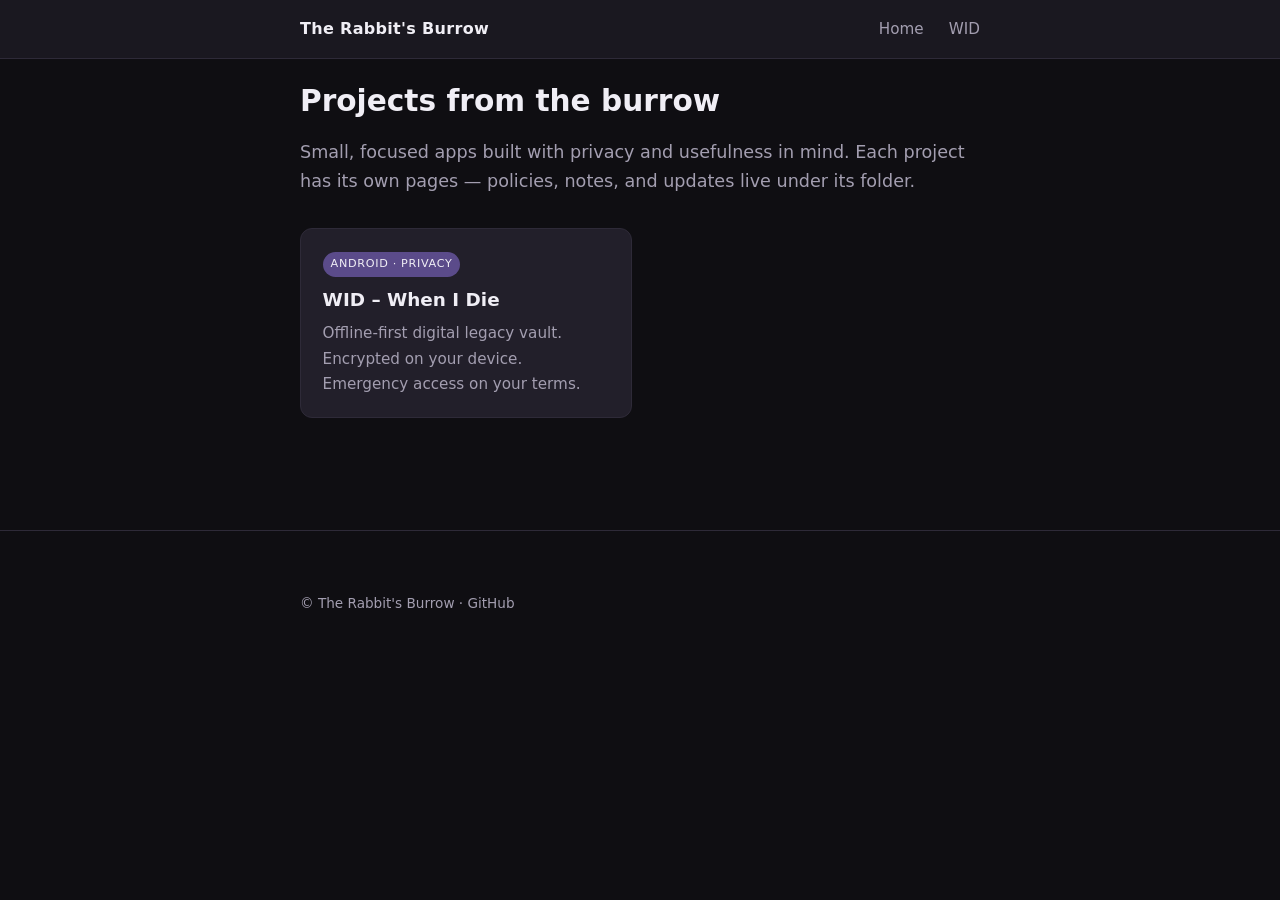
==== index.html @ 54e0cf72 "Initial Push" ====
<!DOCTYPE html>
<html lang="en">
<head>
  <meta charset="utf-8" />
  <meta name="viewport" content="width=device-width, initial-scale=1" />
  <title>The Rabbit's Burrow</title>
  <meta name="description" content="Home of projects from The Rabbit's Burrow — including WID, a private offline digital legacy vault for Android." />
  <link rel="stylesheet" href="css/style.css" />
</head>
<body>
  <header class="site">
    <div class="wrap">
      <a class="brand" href="./">The Rabbit's Burrow</a>
      <nav>
        <a href="./">Home</a>
        <a href="wid/">WID</a>
      </nav>
    </div>
  </header>

  <main class="wrap">
    <h1>Projects from the burrow</h1>
    <p class="lead">
      Small, focused apps built with privacy and usefulness in mind.
      Each project has its own pages — policies, notes, and updates live under its folder.
    </p>

    <div class="card-grid">
      <a class="card" href="wid/">
        <span class="badge">Android · Privacy</span>
        <h2>WID – When I Die</h2>
        <p>Offline-first digital legacy vault. Encrypted on your device. Emergency access on your terms.</p>
      </a>

      <!-- Add new project cards here as you ship them
      <a class="card" href="your-project/">
        <span class="badge">Category</span>
        <h2>Project name</h2>
        <p>Short description.</p>
      </a>
      -->
    </div>
  </main>

  <footer class="site">
    <div class="wrap">
      <p>© The Rabbit's Burrow · <a href="https://github.com/TheRabbitsBurrow">GitHub</a></p>
    </div>
  </footer>
</body>
</html>
---- css/style.css ----
/* The Rabbit's Burrow – shared site styles */
:root {
  --bg: #0f0e12;
  --bg-elevated: #1a1820;
  --surface: #221f2a;
  --text: #f0eef5;
  --text-muted: #a39eb0;
  --accent: #9b8fd9;
  --accent-soft: #5b4b8a;
  --border: #2e2a38;
  --link: #c4b5fd;
  --max: 720px;
  --font: "Segoe UI", system-ui, -apple-system, sans-serif;
}

* {
  box-sizing: border-box;
}

html {
  scroll-behavior: smooth;
}

body {
  margin: 0;
  min-height: 100vh;
  font-family: var(--font);
  background: var(--bg);
  color: var(--text);
  line-height: 1.65;
}

a {
  color: var(--link);
  text-decoration: none;
}

a:hover {
  text-decoration: underline;
}

.wrap {
  max-width: var(--max);
  margin: 0 auto;
  padding: 1.5rem 1.25rem 4rem;
}

header.site {
  border-bottom: 1px solid var(--border);
  background: var(--bg-elevated);
}

header.site .wrap {
  display: flex;
  align-items: center;
  justify-content: space-between;
  padding-top: 1rem;
  padding-bottom: 1rem;
}

.brand {
  font-weight: 700;
  letter-spacing: 0.02em;
  color: var(--text);
  text-decoration: none;
}

.brand:hover {
  text-decoration: none;
  color: var(--accent);
}

nav a {
  margin-left: 1.25rem;
  font-size: 0.95rem;
  color: var(--text-muted);
}

nav a:hover {
  color: var(--text);
}

h1 {
  font-size: 1.85rem;
  font-weight: 700;
  line-height: 1.25;
  margin: 0 0 0.75rem;
}

h2 {
  font-size: 1.25rem;
  margin: 2rem 0 0.75rem;
  color: var(--text);
}

h3 {
  font-size: 1.05rem;
  margin: 1.5rem 0 0.5rem;
  color: var(--text);
}

p, li {
  color: var(--text-muted);
}

p strong, li strong {
  color: var(--text);
}

.lead {
  font-size: 1.1rem;
  color: var(--text-muted);
  margin-bottom: 2rem;
}

.card-grid {
  display: grid;
  gap: 1rem;
  margin-top: 2rem;
}

@media (min-width: 560px) {
  .card-grid {
    grid-template-columns: 1fr 1fr;
  }
}

.card {
  display: block;
  background: var(--surface);
  border: 1px solid var(--border);
  border-radius: 12px;
  padding: 1.25rem 1.35rem;
  color: inherit;
  text-decoration: none;
  transition: border-color 0.15s ease, transform 0.15s ease;
}

.card:hover {
  border-color: var(--accent-soft);
  text-decoration: none;
  transform: translateY(-2px);
}

.card h2 {
  margin: 0 0 0.4rem;
  font-size: 1.15rem;
  color: var(--text);
}

.card p {
  margin: 0;
  font-size: 0.95rem;
}

.badge {
  display: inline-block;
  font-size: 0.7rem;
  text-transform: uppercase;
  letter-spacing: 0.06em;
  padding: 0.2rem 0.5rem;
  border-radius: 999px;
  background: var(--accent-soft);
  color: var(--text);
  margin-bottom: 0.5rem;
}

.hero-logo {
  width: 96px;
  height: 96px;
  object-fit: contain;
  margin-bottom: 1rem;
}

.meta {
  font-size: 0.9rem;
  color: var(--text-muted);
  margin-bottom: 1.5rem;
}

.note {
  background: var(--surface);
  border-left: 3px solid var(--accent);
  padding: 0.85rem 1rem;
  margin: 1.25rem 0;
  border-radius: 0 8px 8px 0;
  font-size: 0.95rem;
}

table {
  width: 100%;
  border-collapse: collapse;
  font-size: 0.95rem;
  margin: 1rem 0 1.5rem;
}

th, td {
  text-align: left;
  padding: 0.65rem 0.75rem;
  border-bottom: 1px solid var(--border);
  vertical-align: top;
}

th {
  color: var(--text);
  font-weight: 600;
}

td {
  color: var(--text-muted);
}

ul, ol {
  padding-left: 1.25rem;
}

footer.site {
  border-top: 1px solid var(--border);
  margin-top: 3rem;
  padding: 1.5rem 0;
  font-size: 0.85rem;
  color: var(--text-muted);
}

footer.site a {
  color: var(--text-muted);
}

.breadcrumb {
  font-size: 0.85rem;
  margin-bottom: 1.25rem;
  color: var(--text-muted);
}

.breadcrumb a {
  color: var(--text-muted);
}
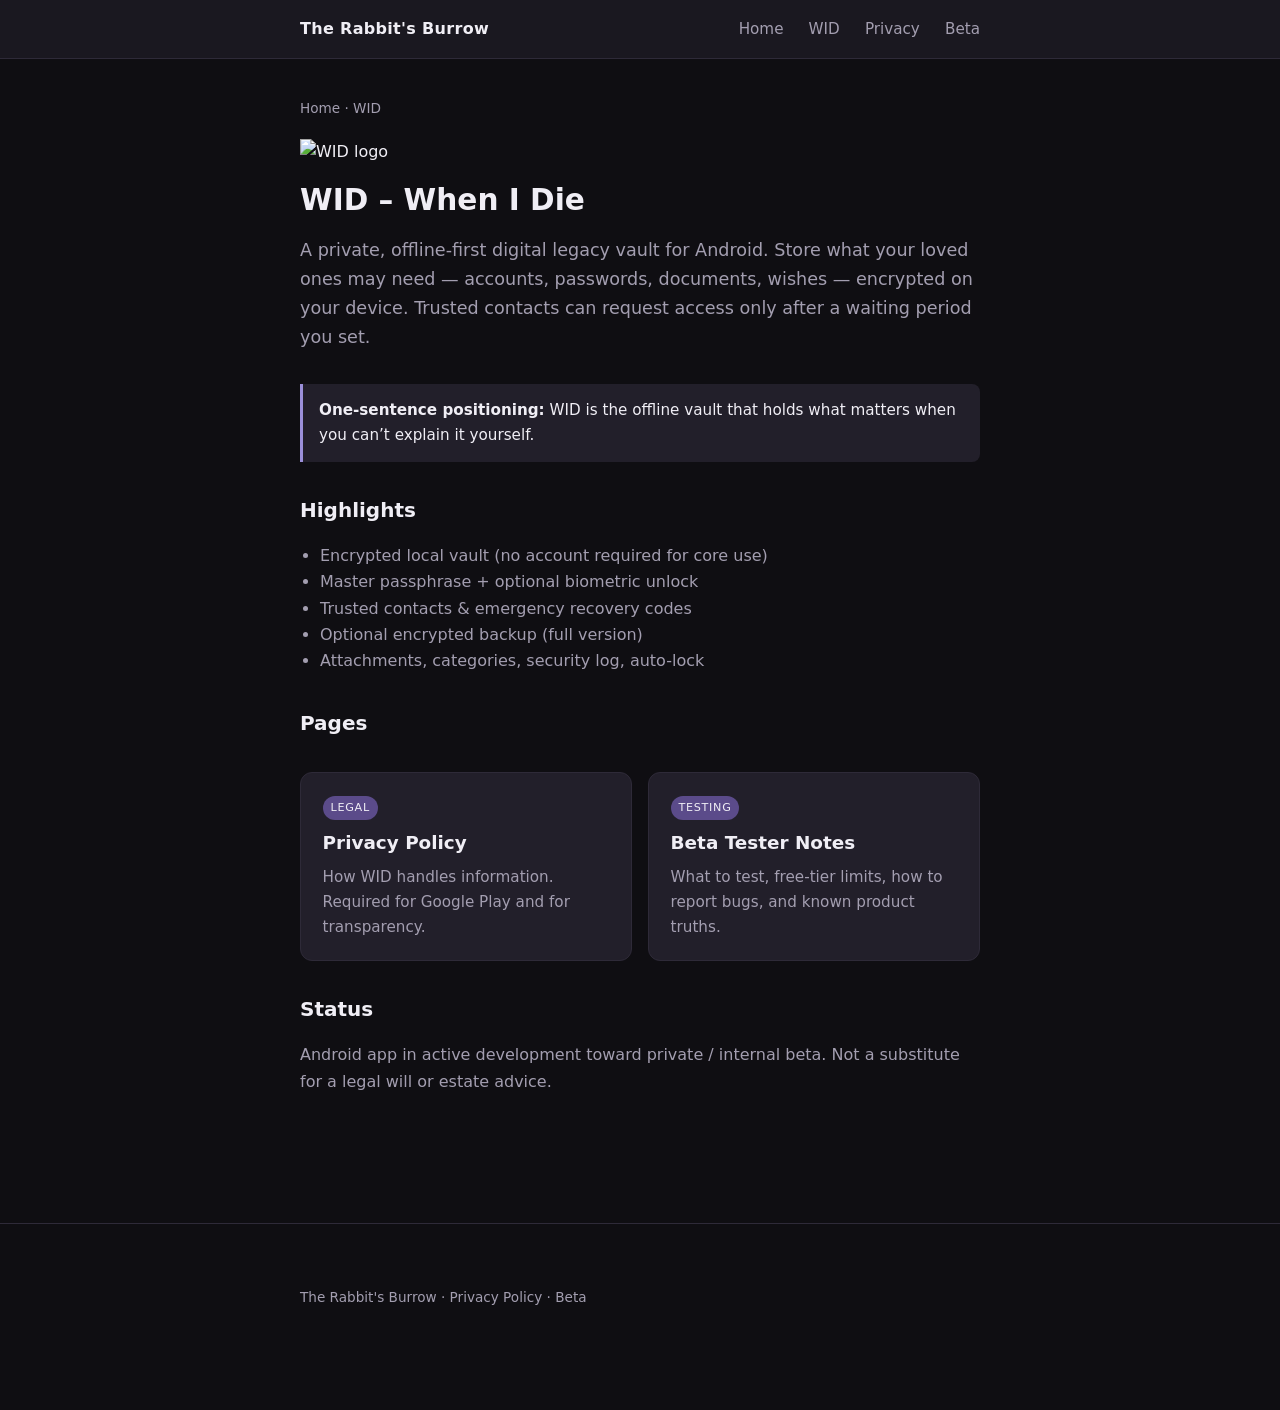
==== commit 332537a0: "Added beta notes" ====
--- a/index.html
+++ b/index.html
@@ -3,48 +3,74 @@
 <head>
   <meta charset="utf-8" />
   <meta name="viewport" content="width=device-width, initial-scale=1" />
-  <title>The Rabbit's Burrow</title>
-  <meta name="description" content="Home of projects from The Rabbit's Burrow — including WID, a private offline digital legacy vault for Android." />
-  <link rel="stylesheet" href="css/style.css" />
+  <title>WID – When I Die</title>
+  <meta name="description" content="WID is a private, offline-first digital legacy vault for Android." />
+  <link rel="stylesheet" href="../css/style.css" />
 </head>
 <body>
   <header class="site">
     <div class="wrap">
-      <a class="brand" href="./">The Rabbit's Burrow</a>
+      <a class="brand" href="../">The Rabbit's Burrow</a>
       <nav>
-        <a href="./">Home</a>
-        <a href="wid/">WID</a>
+        <a href="../">Home</a>
+        <a href="./">WID</a>
+        <a href="privacy.html">Privacy</a>
+        <a href="beta.html">Beta</a>
       </nav>
     </div>
   </header>
 
   <main class="wrap">
-    <h1>Projects from the burrow</h1>
+    <p class="breadcrumb"><a href="../">Home</a> · WID</p>
+
+    <img class="hero-logo" src="logo.png" alt="WID logo" width="96" height="96" />
+
+    <h1>WID – When I Die</h1>
     <p class="lead">
-      Small, focused apps built with privacy and usefulness in mind.
-      Each project has its own pages — policies, notes, and updates live under its folder.
+      A private, offline-first digital legacy vault for Android.
+      Store what your loved ones may need — accounts, passwords, documents, wishes —
+      encrypted on your device. Trusted contacts can request access only after a waiting period you set.
     </p>
 
+    <div class="note">
+      <strong>One-sentence positioning:</strong>
+      WID is the offline vault that holds what matters when you can’t explain it yourself.
+    </div>
+
+    <h2>Highlights</h2>
+    <ul>
+      <li>Encrypted local vault (no account required for core use)</li>
+      <li>Master passphrase + optional biometric unlock</li>
+      <li>Trusted contacts &amp; emergency recovery codes</li>
+      <li>Optional encrypted backup (full version)</li>
+      <li>Attachments, categories, security log, auto-lock</li>
+    </ul>
+
+    <h2>Pages</h2>
     <div class="card-grid">
-      <a class="card" href="wid/">
-        <span class="badge">Android · Privacy</span>
-        <h2>WID – When I Die</h2>
-        <p>Offline-first digital legacy vault. Encrypted on your device. Emergency access on your terms.</p>
+      <a class="card" href="privacy.html">
+        <span class="badge">Legal</span>
+        <h2>Privacy Policy</h2>
+        <p>How WID handles information. Required for Google Play and for transparency.</p>
       </a>
+      <a class="card" href="beta.html">
+        <span class="badge">Testing</span>
+        <h2>Beta Tester Notes</h2>
+        <p>What to test, free-tier limits, how to report bugs, and known product truths.</p>
+      </a>
+    </div>
 
-      <!-- Add new project cards here as you ship them
-      <a class="card" href="your-project/">
-        <span class="badge">Category</span>
-        <h2>Project name</h2>
-        <p>Short description.</p>
-      </a>
-      -->
-    </div>
+    <h2>Status</h2>
+    <p>Android app in active development toward private / internal beta. Not a substitute for a legal will or estate advice.</p>
   </main>
 
   <footer class="site">
     <div class="wrap">
-      <p>© The Rabbit's Burrow · <a href="https://github.com/TheRabbitsBurrow">GitHub</a></p>
+      <p>
+        <a href="../">The Rabbit's Burrow</a> ·
+        <a href="privacy.html">Privacy Policy</a> ·
+        <a href="beta.html">Beta</a>
+      </p>
     </div>
   </footer>
 </body>
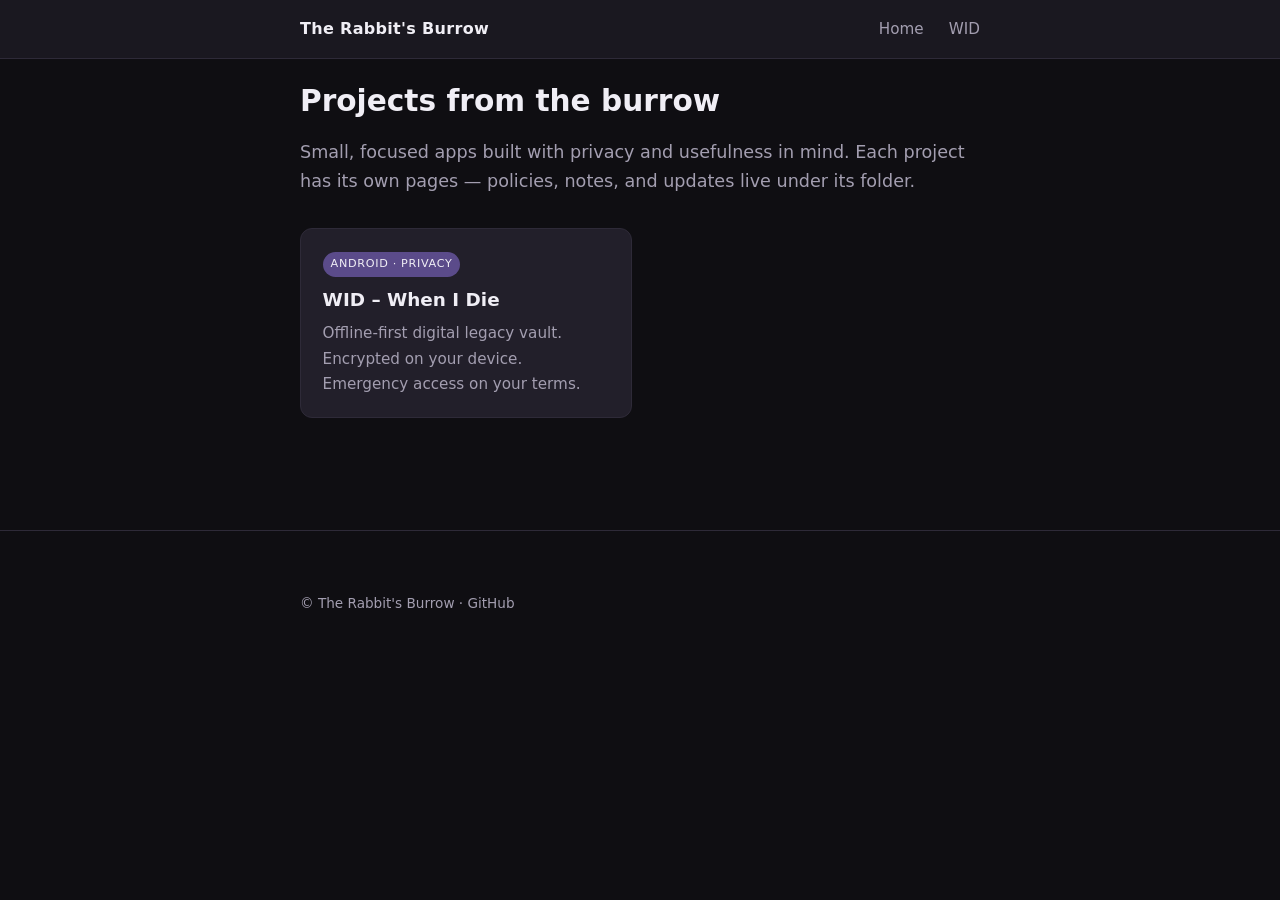
==== commit 694c79fd: "Add files via upload" ====
--- a/index.html
+++ b/index.html
@@ -3,74 +3,48 @@
 <head>
   <meta charset="utf-8" />
   <meta name="viewport" content="width=device-width, initial-scale=1" />
-  <title>WID – When I Die</title>
-  <meta name="description" content="WID is a private, offline-first digital legacy vault for Android." />
-  <link rel="stylesheet" href="../css/style.css" />
+  <title>The Rabbit's Burrow</title>
+  <meta name="description" content="Home of projects from The Rabbit's Burrow — including WID, a private offline digital legacy vault for Android." />
+  <link rel="stylesheet" href="css/style.css" />
 </head>
 <body>
   <header class="site">
     <div class="wrap">
-      <a class="brand" href="../">The Rabbit's Burrow</a>
+      <a class="brand" href="./">The Rabbit's Burrow</a>
       <nav>
-        <a href="../">Home</a>
-        <a href="./">WID</a>
-        <a href="privacy.html">Privacy</a>
-        <a href="beta.html">Beta</a>
+        <a href="./">Home</a>
+        <a href="wid/">WID</a>
       </nav>
     </div>
   </header>
 
   <main class="wrap">
-    <p class="breadcrumb"><a href="../">Home</a> · WID</p>
-
-    <img class="hero-logo" src="logo.png" alt="WID logo" width="96" height="96" />
-
-    <h1>WID – When I Die</h1>
+    <h1>Projects from the burrow</h1>
     <p class="lead">
-      A private, offline-first digital legacy vault for Android.
-      Store what your loved ones may need — accounts, passwords, documents, wishes —
-      encrypted on your device. Trusted contacts can request access only after a waiting period you set.
+      Small, focused apps built with privacy and usefulness in mind.
+      Each project has its own pages — policies, notes, and updates live under its folder.
     </p>
 
-    <div class="note">
-      <strong>One-sentence positioning:</strong>
-      WID is the offline vault that holds what matters when you can’t explain it yourself.
+    <div class="card-grid">
+      <a class="card" href="wid/">
+        <span class="badge">Android · Privacy</span>
+        <h2>WID – When I Die</h2>
+        <p>Offline-first digital legacy vault. Encrypted on your device. Emergency access on your terms.</p>
+      </a>
+
+      <!-- Add new project cards here as you ship them
+      <a class="card" href="your-project/">
+        <span class="badge">Category</span>
+        <h2>Project name</h2>
+        <p>Short description.</p>
+      </a>
+      -->
     </div>
-
-    <h2>Highlights</h2>
-    <ul>
-      <li>Encrypted local vault (no account required for core use)</li>
-      <li>Master passphrase + optional biometric unlock</li>
-      <li>Trusted contacts &amp; emergency recovery codes</li>
-      <li>Optional encrypted backup (full version)</li>
-      <li>Attachments, categories, security log, auto-lock</li>
-    </ul>
-
-    <h2>Pages</h2>
-    <div class="card-grid">
-      <a class="card" href="privacy.html">
-        <span class="badge">Legal</span>
-        <h2>Privacy Policy</h2>
-        <p>How WID handles information. Required for Google Play and for transparency.</p>
-      </a>
-      <a class="card" href="beta.html">
-        <span class="badge">Testing</span>
-        <h2>Beta Tester Notes</h2>
-        <p>What to test, free-tier limits, how to report bugs, and known product truths.</p>
-      </a>
-    </div>
-
-    <h2>Status</h2>
-    <p>Android app in active development toward private / internal beta. Not a substitute for a legal will or estate advice.</p>
   </main>
 
   <footer class="site">
     <div class="wrap">
-      <p>
-        <a href="../">The Rabbit's Burrow</a> ·
-        <a href="privacy.html">Privacy Policy</a> ·
-        <a href="beta.html">Beta</a>
-      </p>
+      <p>© The Rabbit's Burrow · <a href="https://github.com/TheRabbitsBurrow">GitHub</a></p>
     </div>
   </footer>
 </body>
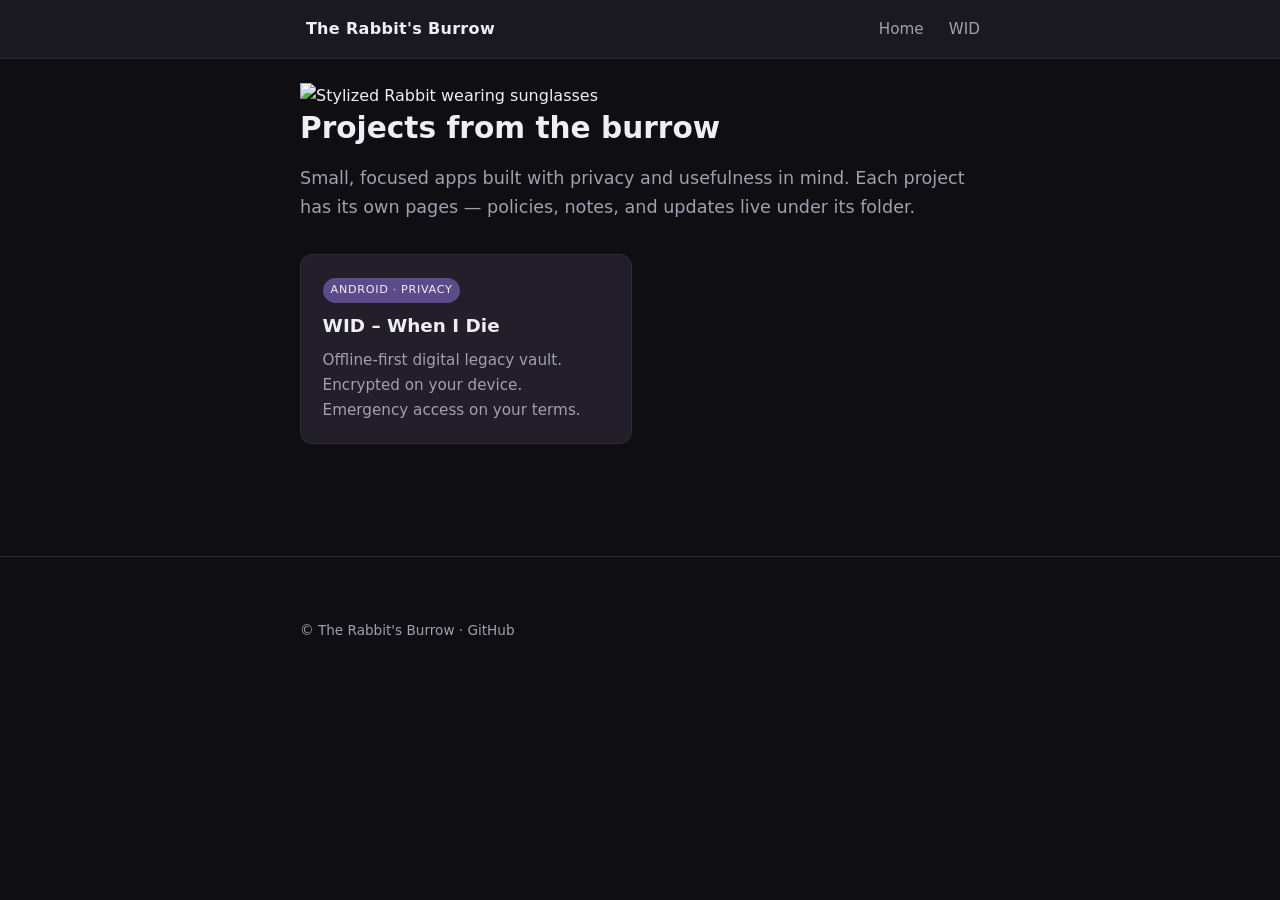
==== commit c6356ac3: "Added main logo" ====
--- a/index.html
+++ b/index.html
@@ -10,7 +10,10 @@
 <body>
   <header class="site">
     <div class="wrap">
-      <a class="brand" href="./">The Rabbit's Burrow</a>
+      <a class="brand" href="./">
+        <img src="res/logo.png" alt="" />
+        <span>The Rabbit's Burrow</span>
+      </a>
       <nav>
         <a href="./">Home</a>
         <a href="wid/">WID</a>
@@ -19,6 +22,10 @@
   </header>
 
   <main class="wrap">
+    <section class="site-banner" aria-label="The Rabbit's Burrow">
+      <img src="res/banner.jpg" alt="Stylized Rabbit wearing sunglasses" />
+    </section>
+
     <h1>Projects from the burrow</h1>
     <p class="lead">
       Small, focused apps built with privacy and usefulness in mind.
--- a/css/style.css
+++ b/css/style.css
@@ -235,3 +235,58 @@
 .breadcrumb a {
   color: var(--text-muted);
 }
+
+
+/* Screenshot grid on beta notes */
+.shot-grid {
+  display: grid;
+  gap: 1.25rem;
+  margin: 1.25rem 0 2rem;
+}
+
+@media (min-width: 560px) {
+  .shot-grid {
+    grid-template-columns: 1fr 1fr;
+  }
+}
+
+.shot {
+  margin: 0;
+  background: var(--surface);
+  border: 1px solid var(--border);
+  border-radius: 12px;
+  overflow: hidden;
+}
+
+.shot img {
+  display: block;
+  width: 100%;
+  height: auto;
+  max-height: 420px;
+  object-fit: contain;
+  background: #0a090c;
+}
+
+.shot figcaption {
+  padding: 0.75rem 1rem 1rem;
+  font-size: 0.9rem;
+  color: var(--text-muted);
+}
+
+.shot figcaption strong {
+  color: var(--text);
+}
+
+.shot.missing img {
+  display: none;
+}
+
+.shot.missing::before {
+  content: "Screenshot pending — add file under wid/screenshots/";
+  display: block;
+  padding: 2.5rem 1rem;
+  text-align: center;
+  font-size: 0.85rem;
+  color: var(--text-muted);
+  background: #0a090c;
+}
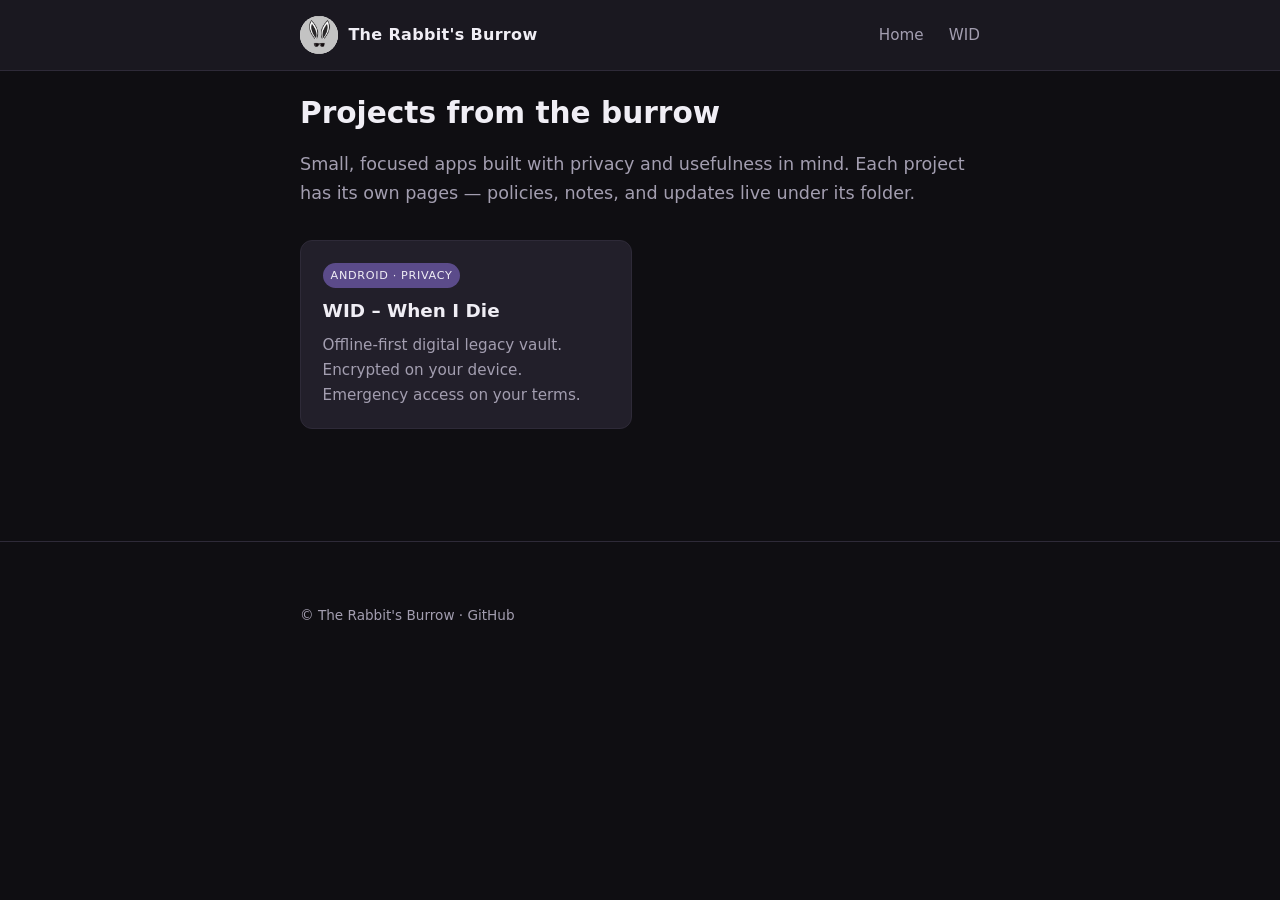
==== commit d8032186: "Styling updates" ====
--- a/index.html
+++ b/index.html
@@ -22,10 +22,6 @@
   </header>
 
   <main class="wrap">
-    <section class="site-banner" aria-label="The Rabbit's Burrow">
-      <img src="res/banner.jpg" alt="Stylized Rabbit wearing sunglasses" />
-    </section>
-
     <h1>Projects from the burrow</h1>
     <p class="lead">
       Small, focused apps built with privacy and usefulness in mind.
--- a/css/style.css
+++ b/css/style.css
@@ -59,10 +59,21 @@
 }
 
 .brand {
+  display: inline-flex;
+  align-items: center;
+  gap: 0.65rem;
   font-weight: 700;
   letter-spacing: 0.02em;
   color: var(--text);
   text-decoration: none;
+}
+
+.brand img {
+  width: 38px;
+  height: 38px;
+  object-fit: contain;
+  border-radius: 50%;
+  background: #fff;
 }
 
 .brand:hover {
@@ -78,6 +89,12 @@
 
 nav a:hover {
   color: var(--text);
+}
+
+@media (max-width: 559px) {
+  .brand span {
+    display: none;
+  }
 }
 
 h1 {
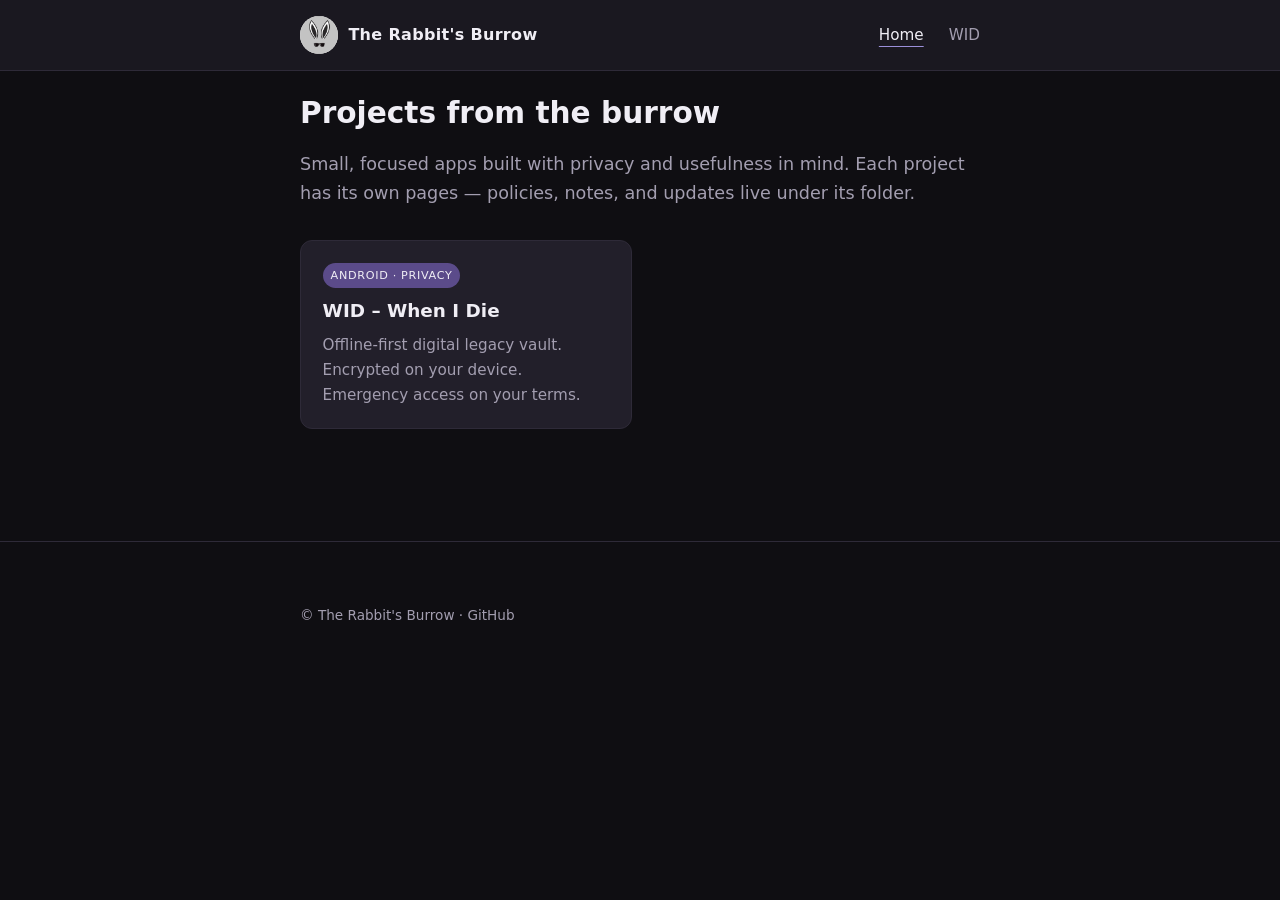
==== commit c60d49d3: "updates to styling" ====
--- a/index.html
+++ b/index.html
@@ -15,7 +15,7 @@
         <span>The Rabbit's Burrow</span>
       </a>
       <nav>
-        <a href="./">Home</a>
+        <a href="./" aria-current="page">Home</a>
         <a href="wid/">WID</a>
       </nav>
     </div>
--- a/css/style.css
+++ b/css/style.css
@@ -91,6 +91,13 @@
   color: var(--text);
 }
 
+nav a[aria-current="page"] {
+  color: var(--text);
+  text-decoration: underline;
+  text-decoration-color: var(--accent);
+  text-underline-offset: 0.35rem;
+}
+
 @media (max-width: 559px) {
   .brand span {
     display: none;
@@ -253,6 +260,176 @@
   color: var(--text-muted);
 }
 
+.roadmap-footer {
+  margin-top: 2rem;
+}
+
+.roadmap-nav {
+  display: flex;
+  flex-wrap: wrap;
+  gap: 0.5rem;
+  margin: 1.5rem 0 2rem;
+}
+
+.roadmap-nav a {
+  padding: 0.45rem 0.75rem;
+  border: 1px solid var(--border);
+  border-radius: 999px;
+  color: var(--text-muted);
+  background: var(--bg-elevated);
+  font-size: 0.85rem;
+}
+
+.roadmap-nav a:hover {
+  border-color: var(--accent-soft);
+  color: var(--text);
+  text-decoration: none;
+}
+
+.roadmap-status {
+  display: grid;
+  gap: 1rem;
+  margin: 1.25rem 0 2.25rem;
+}
+
+.roadmap-column {
+  background: var(--surface);
+  border: 1px solid var(--border);
+  border-radius: 12px;
+  padding: 1.1rem;
+}
+
+.roadmap-column h2 {
+  margin: 0 0 0.25rem;
+  font-size: 1.05rem;
+}
+
+.roadmap-column > p {
+  margin: 0 0 0.9rem;
+  font-size: 0.85rem;
+}
+
+.roadmap-item {
+  display: block;
+  padding: 0.85rem 0;
+  border-top: 1px solid var(--border);
+}
+
+.roadmap-item:first-of-type {
+  border-top: 0;
+  padding-top: 0.25rem;
+}
+
+.roadmap-item strong {
+  display: block;
+  color: var(--text);
+  margin-bottom: 0.25rem;
+}
+
+.roadmap-item span {
+  color: var(--text-muted);
+  font-size: 0.92rem;
+}
+
+.roadmap-item summary {
+  cursor: pointer;
+  list-style: none;
+}
+
+.roadmap-item summary::-webkit-details-marker {
+  display: none;
+}
+
+.roadmap-item summary::after {
+  content: "+";
+  float: right;
+  color: var(--accent);
+  font-weight: 700;
+}
+
+.roadmap-item[open] summary::after {
+  content: "−";
+}
+
+.roadmap-item summary + span {
+  display: block;
+  margin-top: 0.25rem;
+}
+
+.status-label {
+  display: inline-block;
+  margin-bottom: 0.75rem;
+  padding: 0.2rem 0.55rem;
+  border-radius: 999px;
+  background: var(--accent-soft);
+  color: var(--text);
+  font-size: 0.72rem;
+  text-transform: uppercase;
+  letter-spacing: 0.05em;
+}
+
+.roadmap-milestone {
+  display: flex;
+  align-items: center;
+  justify-content: space-between;
+  gap: 1rem;
+  margin: 1.25rem 0 2rem;
+  padding: 1.25rem;
+  border: 1px solid var(--accent-soft);
+  border-radius: 12px;
+  background: linear-gradient(135deg, var(--surface), var(--bg-elevated));
+}
+
+.roadmap-milestone strong {
+  display: block;
+  color: var(--text);
+  font-size: 1.25rem;
+}
+
+.roadmap-milestone span {
+  color: var(--text-muted);
+  font-size: 0.9rem;
+}
+
+.roadmap-milestone .status-label {
+  flex: 0 0 auto;
+  margin: 0;
+}
+
+@media (min-width: 560px) {
+  .roadmap-status {
+    grid-template-columns: 1fr 1fr;
+  }
+}
+
+@media (max-width: 559px) {
+  header.site .wrap {
+    align-items: flex-start;
+    gap: 0.75rem;
+  }
+
+  nav {
+    display: flex;
+    flex-wrap: wrap;
+    justify-content: flex-end;
+    max-width: 240px;
+  }
+
+  nav a {
+    margin-left: 0.75rem;
+  }
+
+  table {
+    display: block;
+    overflow-x: auto;
+    white-space: normal;
+  }
+
+  .roadmap-milestone {
+    align-items: flex-start;
+  }
+}
+
 
 /* Screenshot grid on beta notes */
 .shot-grid {
